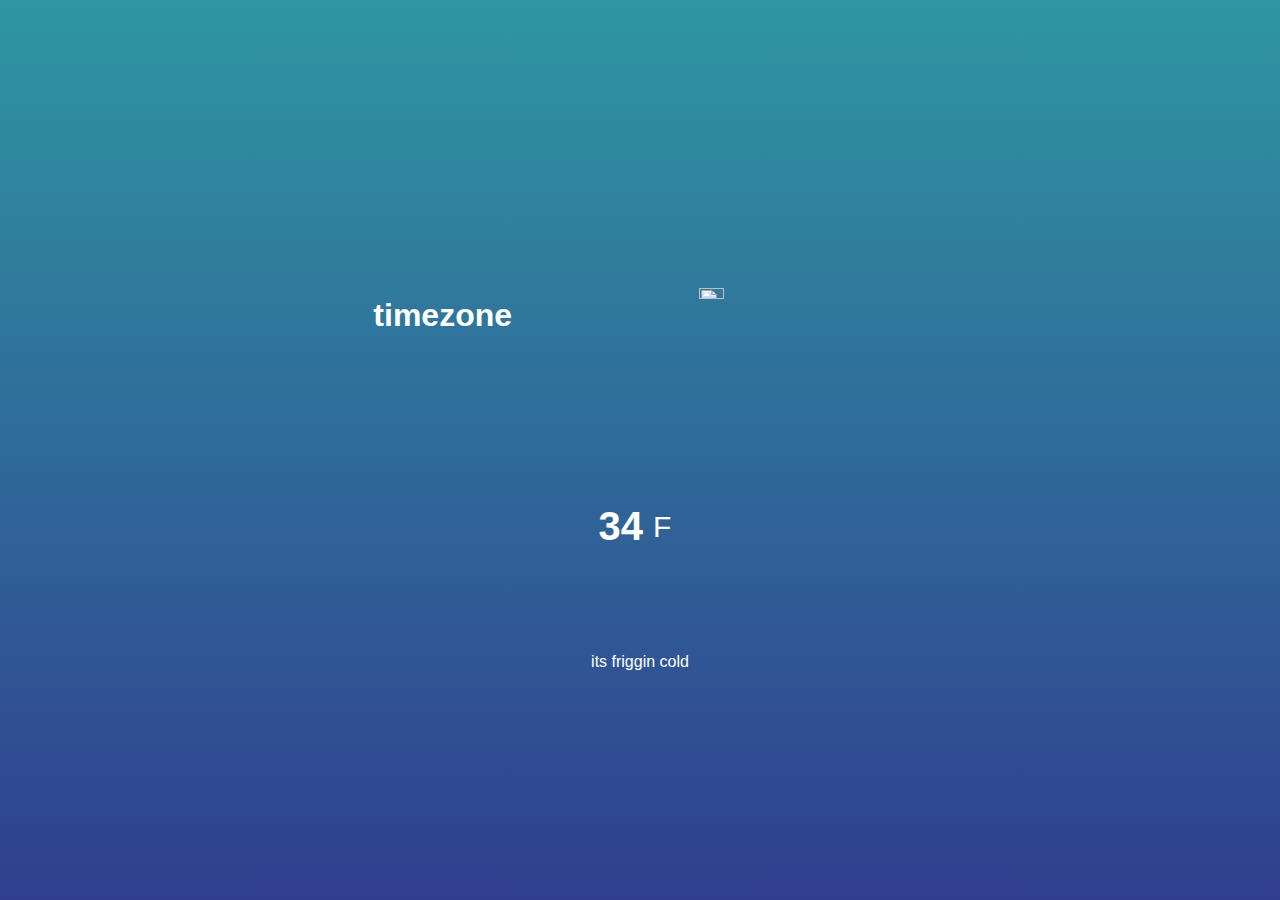
==== index.html @ 41ec7984 "html part completed" ====
<!--[if lt IE 7]>      <html class="no-js lt-ie9 lt-ie8 lt-ie7"> <![endif]-->
<!--[if IE 7]>         <html class="no-js lt-ie9 lt-ie8"> <![endif]-->
<!--[if IE 8]>         <html class="no-js lt-ie9"> <![endif]-->
<!--[if gt IE 8]>      <html class="no-js"> <!--<![endif]-->
<html>
    <head>
        <meta charset="utf-8">
        <meta http-equiv="X-UA-Compatible" content="IE=edge">
         
        <meta name="description" content="">
        <meta name="viewport" content="width=device-width, initial-scale=1">
        <link rel="stylesheet" href="style.css">
                
         <title>weather app change  after gitgit</title>
            </head>
            <body>         
               <div class="location">
               <h1 class="location-timezone">timezone</h1>
               <img id="tempicon" src="images">
               </div>
               <div class="temperature">
                   <div class="degree-section">
                   <h2 class="temperature-degree">34</h2>
                   <span>F</span>
                </div>
                   <div class="temperature-description">its friggin cold</div>

               </div>
               <script src="app.js"></script>
            </body>
    </html>
---- style.css ----
*{
     margin: 0;
     padding: 0;
     box-sizing: border-box;
 }
body {
    height: 100vh;
    display: flex;
    justify-content:center ;   
    flex-direction: column;
    align-items: center;
    background:linear-gradient(rgb(47,150,163),rgb(48,62,143));
    font-family: sans-serif;
    color: white;

}
.location,.temperature {
    height: 30vh;
    width: 50%;
    display: flex;
    justify-content: space-around;
    align-items: center;
}
.temperature{
    flex-direction: column;
    

}
.degree-section {
    display: flex;
    align-items: center;

}
.degree-section span {
  margin: 10px;
  font-size: 30px;

}
.degree-section h2{
    font-size: 40px;
}

#tempicon {
    margin: 5rem;
    width: 20%;
    height:auto;
}
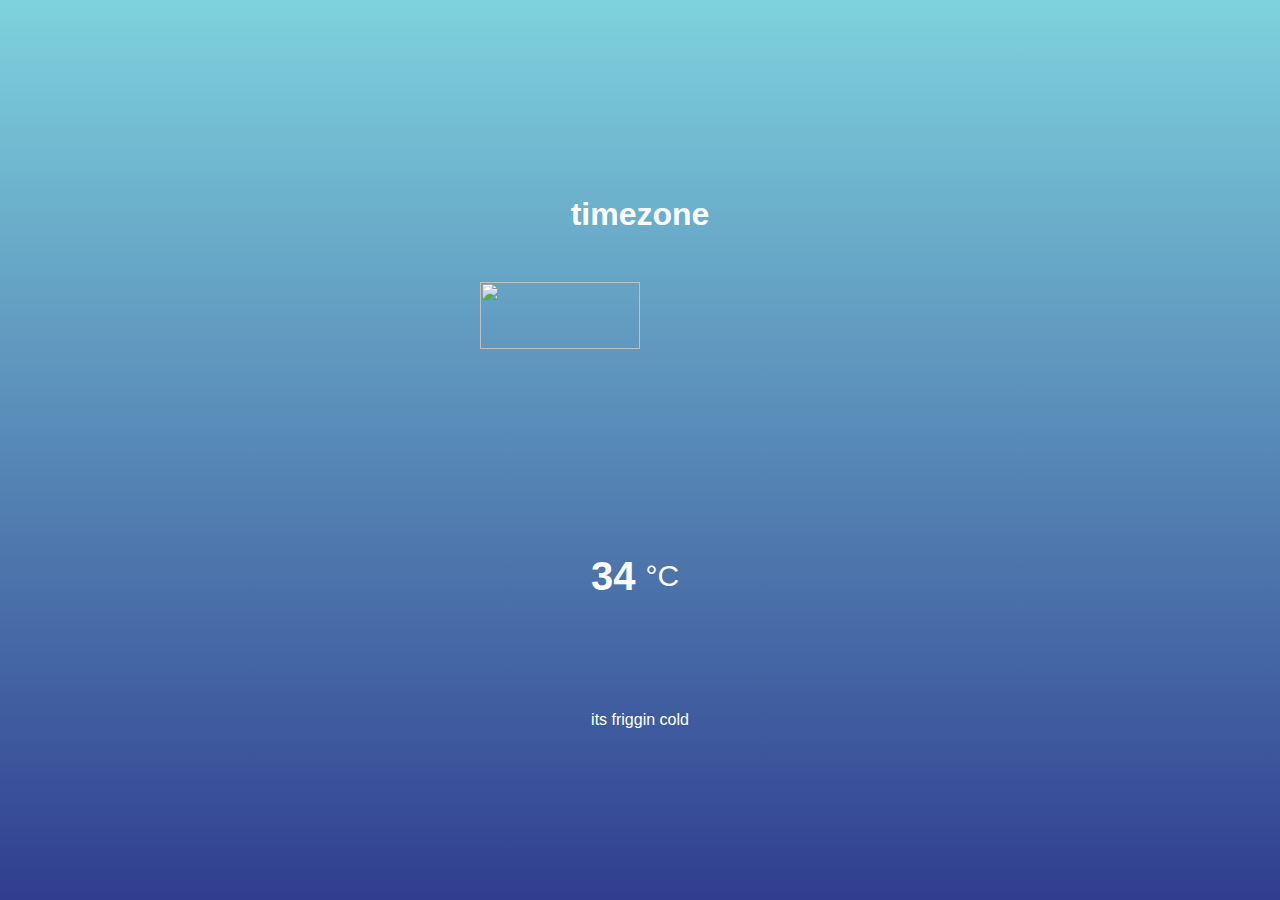
==== commit e56c6a4a: "almost fininshed" ====
--- a/index.html
+++ b/index.html
@@ -21,12 +21,14 @@
                </div>
                <div class="temperature">
                    <div class="degree-section">
-                   <h2 class="temperature-degree">34</h2>
-                   <span>F</span>
+                   <h2 class="temperature-degree">34</h2><span>&#176C</span>
+                   
+                   
                 </div>
-                   <div class="temperature-description">its friggin cold</div>
+                   
 
                </div>
+               <div class="temperature-description">its friggin cold</div>
                <script src="app.js"></script>
             </body>
     </html>--- a/style.css
+++ b/style.css
@@ -9,7 +9,7 @@
     justify-content:center ;   
     flex-direction: column;
     align-items: center;
-    background:linear-gradient(rgb(47,150,163),rgb(48,62,143));
+    background:linear-gradient(rgb(126, 210, 221),rgb(48,62,143));
     font-family: sans-serif;
     color: white;
 
@@ -20,15 +20,14 @@
     display: flex;
     justify-content: space-around;
     align-items: center;
-}
-.temperature{
     flex-direction: column;
-    
 
 }
+
 .degree-section {
     display: flex;
     align-items: center;
+    
 
 }
 .degree-section span {
@@ -41,8 +40,8 @@
 }
 
 #tempicon {
-    margin: 5rem;
-    width: 20%;
+    /* margin: 5rem; */
+    width: 50%;
     height:auto;
 }
 
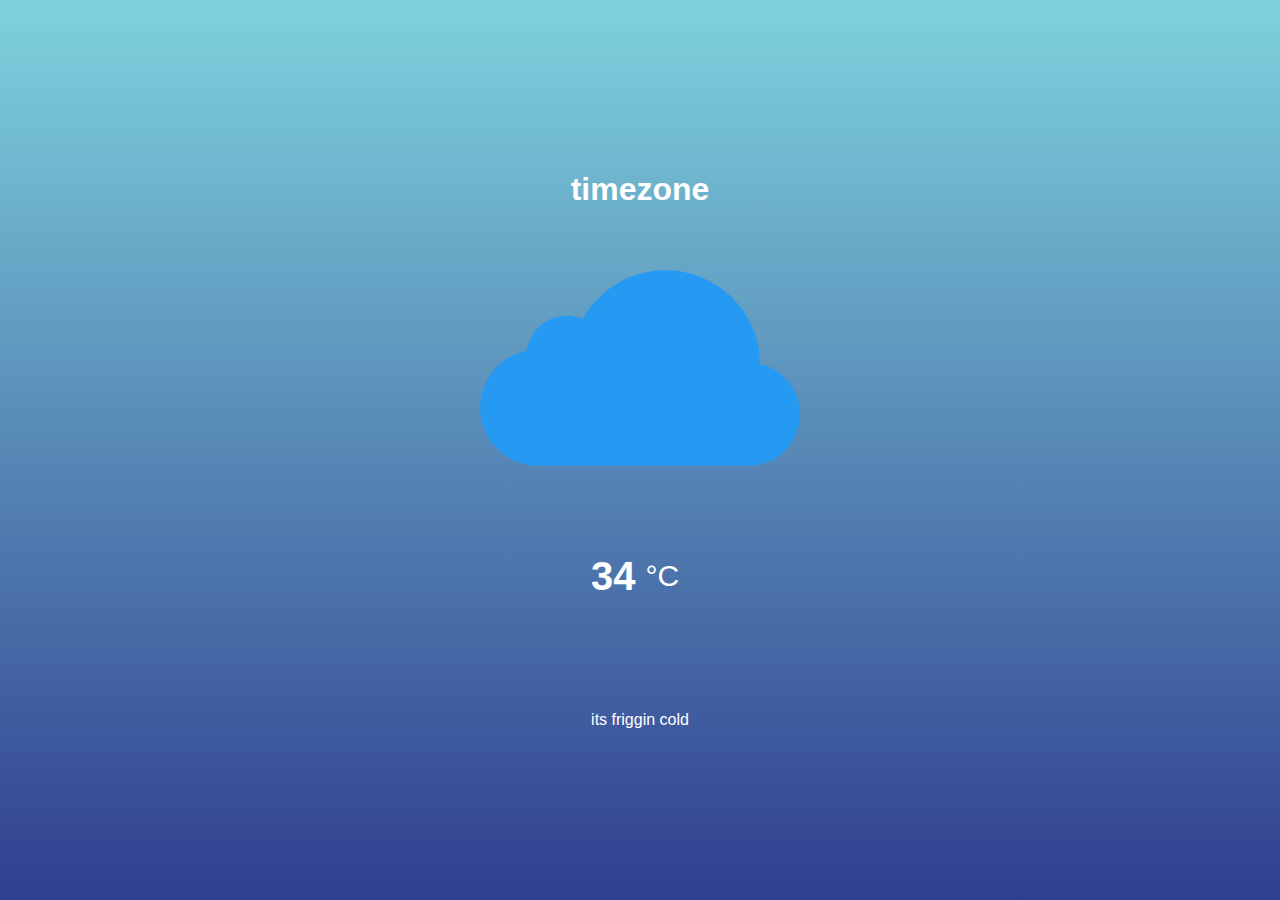
==== commit 45a71bd5: "1st version finished" ====
--- a/index.html
+++ b/index.html
@@ -17,7 +17,7 @@
             <body>         
                <div class="location">
                <h1 class="location-timezone">timezone</h1>
-               <img id="tempicon" src="images">
+               <img id="tempicon" src="/assets/clouds.png">
                </div>
                <div class="temperature">
                    <div class="degree-section">
